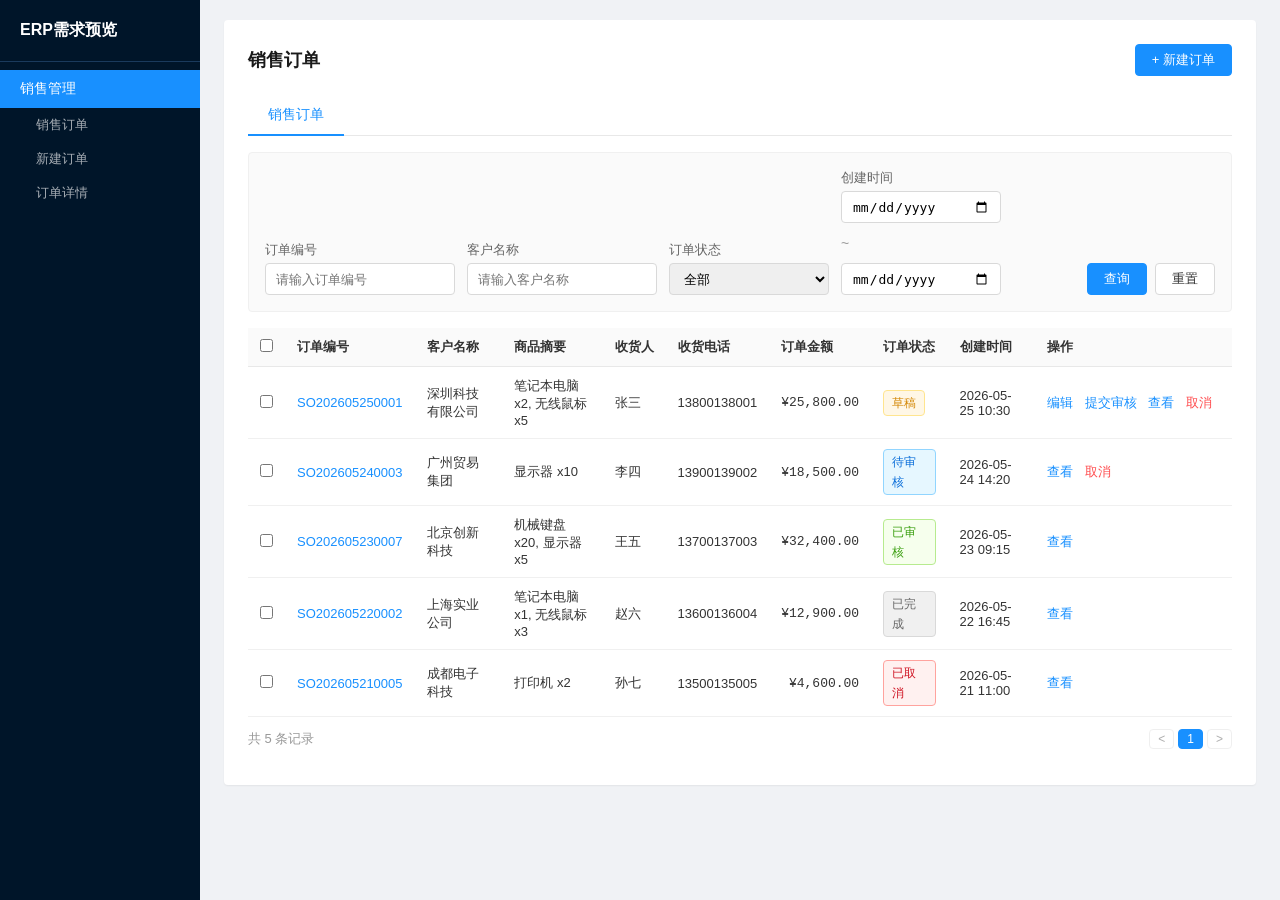
==== ERP_前端预览/index.html @ c14d40ad "初始化ERP需求文档项目：销售管理模块需求+前端预览" ====
<!DOCTYPE html>
<html lang="zh-CN">
<head>
    <meta charset="UTF-8">
    <meta name="viewport" content="width=device-width, initial-scale=1.0">
    <title>ERP需求预览 - 销售管理</title>
    <link rel="stylesheet" href="style.css">
</head>
<body>
    <div class="layout">
        <!-- 左侧导航 -->
        <nav class="sidebar">
            <h1>ERP需求预览</h1>
            <ul class="menu">
                <li><a href="#sales" class="active" onclick="showModule('sales')">销售管理</a></li>
                <li class="sub"><a href="#sales-list" onclick="showModule('sales-list')">  销售订单</a></li>
                <li class="sub"><a href="#sales-create" onclick="showModule('sales-create')">  新建订单</a></li>
                <li class="sub"><a href="#sales-detail" onclick="showModule('sales-detail')">  订单详情</a></li>
            </ul>
        </nav>

        <!-- 右侧内容区 -->
        <main class="content">

            <!-- ==================== 销售订单列表 ==================== -->
            <section id="sales-list" class="module">
                <div class="page-header">
                    <h2>销售订单</h2>
                    <button class="btn btn-primary" onclick="showModule('sales-create')">+ 新建订单</button>
                </div>

                <!-- 页签 -->
                <div class="tabs">
                    <span class="tab active">销售订单</span>
                </div>

                <!-- 查询条件 -->
                <div class="search-bar">
                    <div class="search-item">
                        <label>订单编号</label>
                        <input type="text" placeholder="请输入订单编号">
                    </div>
                    <div class="search-item">
                        <label>客户名称</label>
                        <input type="text" placeholder="请输入客户名称">
                    </div>
                    <div class="search-item">
                        <label>订单状态</label>
                        <select>
                            <option value="">全部</option>
                            <option>草稿</option>
                            <option>待审核</option>
                            <option>已审核</option>
                            <option>已完成</option>
                            <option>已取消</option>
                        </select>
                    </div>
                    <div class="search-item">
                        <label>创建时间</label>
                        <input type="date"> <span>~</span> <input type="date">
                    </div>
                    <div class="search-actions">
                        <button class="btn btn-primary">查询</button>
                        <button class="btn">重置</button>
                    </div>
                </div>

                <!-- 列表 -->
                <div class="table-wrapper">
                    <table>
                        <thead>
                            <tr>
                                <th><input type="checkbox"></th>
                                <th>订单编号</th>
                                <th>客户名称</th>
                                <th>商品摘要</th>
                                <th>收货人</th>
                                <th>收货电话</th>
                                <th>订单金额</th>
                                <th>订单状态</th>
                                <th>创建时间</th>
                                <th>操作</th>
                            </tr>
                        </thead>
                        <tbody>
                            <tr>
                                <td><input type="checkbox"></td>
                                <td class="link" onclick="showModule('sales-detail')">SO202605250001</td>
                                <td>深圳科技有限公司</td>
                                <td>笔记本电脑 x2, 无线鼠标 x5</td>
                                <td>张三</td>
                                <td>13800138001</td>
                                <td class="amount">¥25,800.00</td>
                                <td><span class="tag tag-draft">草稿</span></td>
                                <td>2026-05-25 10:30</td>
                                <td class="actions">
                                    <a class="action-link" onclick="showModule('sales-create')">编辑</a>
                                    <a class="action-link">提交审核</a>
                                    <a class="action-link" onclick="showModule('sales-detail')">查看</a>
                                    <a class="action-link danger">取消</a>
                                </td>
                            </tr>
                            <tr>
                                <td><input type="checkbox"></td>
                                <td class="link" onclick="showModule('sales-detail')">SO202605240003</td>
                                <td>广州贸易集团</td>
                                <td>显示器 x10</td>
                                <td>李四</td>
                                <td>13900139002</td>
                                <td class="amount">¥18,500.00</td>
                                <td><span class="tag tag-pending">待审核</span></td>
                                <td>2026-05-24 14:20</td>
                                <td class="actions">
                                    <a class="action-link" onclick="showModule('sales-detail')">查看</a>
                                    <a class="action-link danger">取消</a>
                                </td>
                            </tr>
                            <tr>
                                <td><input type="checkbox"></td>
                                <td class="link" onclick="showModule('sales-detail')">SO202605230007</td>
                                <td>北京创新科技</td>
                                <td>机械键盘 x20, 显示器 x5</td>
                                <td>王五</td>
                                <td>13700137003</td>
                                <td class="amount">¥32,400.00</td>
                                <td><span class="tag tag-approved">已审核</span></td>
                                <td>2026-05-23 09:15</td>
                                <td class="actions">
                                    <a class="action-link" onclick="showModule('sales-detail')">查看</a>
                                </td>
                            </tr>
                            <tr>
                                <td><input type="checkbox"></td>
                                <td class="link" onclick="showModule('sales-detail')">SO202605220002</td>
                                <td>上海实业公司</td>
                                <td>笔记本电脑 x1, 无线鼠标 x3</td>
                                <td>赵六</td>
                                <td>13600136004</td>
                                <td class="amount">¥12,900.00</td>
                                <td><span class="tag tag-done">已完成</span></td>
                                <td>2026-05-22 16:45</td>
                                <td class="actions">
                                    <a class="action-link" onclick="showModule('sales-detail')">查看</a>
                                </td>
                            </tr>
                            <tr>
                                <td><input type="checkbox"></td>
                                <td class="link" onclick="showModule('sales-detail')">SO202605210005</td>
                                <td>成都电子科技</td>
                                <td>打印机 x2</td>
                                <td>孙七</td>
                                <td>13500135005</td>
                                <td class="amount">¥4,600.00</td>
                                <td><span class="tag tag-cancel">已取消</span></td>
                                <td>2026-05-21 11:00</td>
                                <td class="actions">
                                    <a class="action-link" onclick="showModule('sales-detail')">查看</a>
                                </td>
                            </tr>
                        </tbody>
                    </table>
                </div>

                <!-- 分页 -->
                <div class="pagination">
                    <span class="page-info">共 5 条记录</span>
                    <div class="page-btns">
                        <button class="btn btn-sm" disabled>&lt;</button>
                        <button class="btn btn-sm active">1</button>
                        <button class="btn btn-sm" disabled>&gt;</button>
                    </div>
                </div>
            </section>

            <!-- ==================== 新建/编辑订单 ==================== -->
            <section id="sales-create" class="module hidden">
                <div class="page-header">
                    <h2>新建销售订单</h2>
                    <div>
                        <button class="btn" onclick="showModule('sales-list')">取消</button>
                        <button class="btn" onclick="showModule('sales-list')">保存草稿</button>
                        <button class="btn btn-primary" onclick="showModule('sales-list')">提交审核</button>
                    </div>
                </div>

                <!-- 客户信息 -->
                <div class="form-section">
                    <h3>客户信息</h3>
                    <div class="form-grid">
                        <div class="form-item">
                            <label><span class="required">*</span> 客户</label>
                            <input type="text" placeholder="请搜索选择客户" class="long">
                        </div>
                        <div class="form-item">
                            <label>联系人</label>
                            <input type="text" value="张三" placeholder="选择客户后自动填充">
                        </div>
                        <div class="form-item">
                            <label>联系电话</label>
                            <input type="text" value="13800138001" placeholder="选择客户后自动填充">
                        </div>
                    </div>
                </div>

                <!-- 商品明细 -->
                <div class="form-section">
                    <h3>商品明细 <button class="btn btn-sm btn-primary" style="float:right;margin-top:-4px">+ 添加商品</button></h3>
                    <div class="table-wrapper">
                        <table class="sub-table">
                            <thead>
                                <tr>
                                    <th style="width:40px">#</th>
                                    <th><span class="required">*</span> 商品</th>
                                    <th style="width:120px"><span class="required">*</span> 单价</th>
                                    <th style="width:100px"><span class="required">*</span> 数量</th>
                                    <th style="width:80px">单位</th>
                                    <th style="width:120px">小计</th>
                                    <th style="width:60px">操作</th>
                                </tr>
                            </thead>
                            <tbody>
                                <tr>
                                    <td>1</td>
                                    <td><input type="text" placeholder="请搜索选择商品" style="width:100%"></td>
                                    <td><input type="number" value="0.00" style="width:100%"></td>
                                    <td><input type="number" value="1" style="width:100%"></td>
                                    <td>个</td>
                                    <td class="amount">¥0.00</td>
                                    <td><a class="action-link danger">删除</a></td>
                                </tr>
                            </tbody>
                            <tfoot>
                                <tr>
                                    <td colspan="5" style="text-align:right;font-weight:bold">合计：</td>
                                    <td class="amount" style="font-weight:bold">¥0.00</td>
                                    <td></td>
                                </tr>
                            </tfoot>
                        </table>
                    </div>
                </div>

                <!-- 收货信息 -->
                <div class="form-section">
                    <h3>收货信息</h3>
                    <div class="form-grid">
                        <div class="form-item">
                            <label><span class="required">*</span> 收货人</label>
                            <input type="text" value="张三" placeholder="请输入收货人">
                        </div>
                        <div class="form-item">
                            <label><span class="required">*</span> 收货电话</label>
                            <input type="text" value="13800138001" placeholder="请输入收货电话">
                        </div>
                        <div class="form-item full">
                            <label><span class="required">*</span> 收货地址</label>
                            <textarea placeholder="请输入详细收货地址" rows="2"></textarea>
                        </div>
                        <div class="form-item full">
                            <label>备注</label>
                            <textarea placeholder="请输入备注信息" rows="2"></textarea>
                        </div>
                    </div>
                </div>
            </section>

            <!-- ==================== 订单详情 ==================== -->
            <section id="sales-detail" class="module hidden">
                <div class="page-header">
                    <h2>订单详情 - SO202605250001</h2>
                    <div>
                        <button class="btn" onclick="showModule('sales-list')">返回列表</button>
                        <button class="btn">编辑</button>
                        <button class="btn btn-primary">提交审核</button>
                    </div>
                </div>

                <!-- 状态信息 -->
                <div class="detail-status">
                    <div class="status-item">
                        <span class="label">订单状态</span>
                        <span class="tag tag-draft">草稿</span>
                    </div>
                    <div class="status-item">
                        <span class="label">订单金额</span>
                        <span class="amount">¥25,800.00</span>
                    </div>
                    <div class="status-item">
                        <span class="label">创建人</span>
                        <span>销售员A</span>
                    </div>
                    <div class="status-item">
                        <span class="label">创建时间</span>
                        <span>2026-05-25 10:30</span>
                    </div>
                </div>

                <!-- 客户信息 -->
                <div class="form-section">
                    <h3>客户信息</h3>
                    <div class="detail-grid">
                        <div class="detail-item"><span class="label">客户名称</span><span>深圳科技有限公司</span></div>
                        <div class="detail-item"><span class="label">联系人</span><span>张三</span></div>
                        <div class="detail-item"><span class="label">联系电话</span><span>13800138001</span></div>
                    </div>
                </div>

                <!-- 商品明细 -->
                <div class="form-section">
                    <h3>商品明细</h3>
                    <div class="table-wrapper">
                        <table>
                            <thead>
                                <tr>
                                    <th>#</th>
                                    <th>商品名称</th>
                                    <th>单价</th>
                                    <th>数量</th>
                                    <th>单位</th>
                                    <th>小计</th>
                                </tr>
                            </thead>
                            <tbody>
                                <tr>
                                    <td>1</td>
                                    <td>笔记本电脑</td>
                                    <td>¥8,900.00</td>
                                    <td>2</td>
                                    <td>台</td>
                                    <td class="amount">¥17,800.00</td>
                                </tr>
                                <tr>
                                    <td>2</td>
                                    <td>无线鼠标</td>
                                    <td>¥89.00</td>
                                    <td>5</td>
                                    <td>个</td>
                                    <td class="amount">¥445.00</td>
                                </tr>
                                <tr>
                                    <td>3</td>
                                    <td>USB-C 扩展坞</td>
                                    <td>¥299.00</td>
                                    <td>5</td>
                                    <td>个</td>
                                    <td class="amount">¥1,495.00</td>
                                </tr>
                            </tbody>
                            <tfoot>
                                <tr>
                                    <td colspan="5" style="text-align:right;font-weight:bold">合计：</td>
                                    <td class="amount" style="font-weight:bold">¥25,800.00</td>
                                </tr>
                            </tfoot>
                        </table>
                    </div>
                </div>

                <!-- 收货信息 -->
                <div class="form-section">
                    <h3>收货信息</h3>
                    <div class="detail-grid">
                        <div class="detail-item"><span class="label">收货人</span><span>张三</span></div>
                        <div class="detail-item"><span class="label">收货电话</span><span>13800138001</span></div>
                        <div class="detail-item full"><span class="label">收货地址</span><span>广东省深圳市南山区科技园路100号</span></div>
                        <div class="detail-item full"><span class="label">备注</span><span>请尽快发货</span></div>
                    </div>
                </div>

                <!-- 跨模块操作 -->
                <div class="form-section">
                    <h3>关联操作</h3>
                    <div class="related-actions">
                        <button class="btn">生成出库单</button>
                        <button class="btn">生成应收单</button>
                    </div>
                </div>
            </section>

        </main>
    </div>

    <script src="app.js"></script>
</body>
</html>
---- ERP_前端预览/style.css ----
* {
    margin: 0;
    padding: 0;
    box-sizing: border-box;
}

body {
    font-family: -apple-system, BlinkMacSystemFont, 'Segoe UI', 'Microsoft YaHei', sans-serif;
    background: #f0f2f5;
    color: #333;
    font-size: 14px;
}

.layout {
    display: flex;
    min-height: 100vh;
}

/* ========== 侧边栏 ========== */
.sidebar {
    width: 200px;
    background: #001529;
    color: #fff;
    position: fixed;
    height: 100vh;
    overflow-y: auto;
}

.sidebar h1 {
    font-size: 16px;
    padding: 20px;
    border-bottom: 1px solid #1a3a5c;
    color: #fff;
}

.menu {
    list-style: none;
    padding: 8px 0;
}

.menu li a {
    display: block;
    padding: 10px 20px;
    color: rgba(255,255,255,0.65);
    text-decoration: none;
    transition: all 0.2s;
    font-size: 14px;
}

.menu li a:hover,
.menu li a.active {
    color: #fff;
    background: #1890ff;
}

.menu li.sub a {
    padding: 8px 20px 8px 36px;
    font-size: 13px;
}

/* ========== 内容区 ========== */
.content {
    flex: 1;
    margin-left: 200px;
    padding: 20px 24px;
}

.module {
    background: #fff;
    border-radius: 4px;
    padding: 24px;
    box-shadow: 0 1px 2px rgba(0,0,0,0.06);
}

.module.hidden {
    display: none;
}

/* ========== 页面头部 ========== */
.page-header {
    display: flex;
    justify-content: space-between;
    align-items: center;
    margin-bottom: 20px;
}

.page-header h2 {
    font-size: 18px;
    font-weight: 600;
    color: #1a1a1a;
}

/* ========== 页签 ========== */
.tabs {
    border-bottom: 1px solid #e8e8e8;
    margin-bottom: 16px;
}

.tab {
    display: inline-block;
    padding: 10px 20px;
    cursor: pointer;
    color: #666;
    border-bottom: 2px solid transparent;
    margin-bottom: -1px;
}

.tab.active {
    color: #1890ff;
    border-bottom-color: #1890ff;
    font-weight: 500;
}

/* ========== 按钮 ========== */
.btn {
    display: inline-block;
    padding: 6px 16px;
    border: 1px solid #d9d9d9;
    border-radius: 4px;
    background: #fff;
    color: #333;
    cursor: pointer;
    font-size: 13px;
    transition: all 0.2s;
}

.btn:hover {
    border-color: #40a9ff;
    color: #40a9ff;
}

.btn-primary {
    background: #1890ff;
    border-color: #1890ff;
    color: #fff;
}

.btn-primary:hover {
    background: #40a9ff;
    border-color: #40a9ff;
    color: #fff;
}

.btn-sm {
    padding: 2px 8px;
    font-size: 12px;
}

.btn:disabled {
    opacity: 0.4;
    cursor: not-allowed;
}

/* ========== 查询栏 ========== */
.search-bar {
    display: flex;
    flex-wrap: wrap;
    align-items: flex-end;
    gap: 12px;
    margin-bottom: 16px;
    padding: 16px;
    background: #fafafa;
    border-radius: 4px;
    border: 1px solid #f0f0f0;
}

.search-item {
    display: flex;
    flex-direction: column;
    gap: 4px;
}

.search-item label {
    font-size: 13px;
    color: #666;
}

.search-item input,
.search-item select {
    height: 32px;
    padding: 0 10px;
    border: 1px solid #d9d9d9;
    border-radius: 4px;
    font-size: 13px;
    min-width: 160px;
}

.search-item input:focus,
.search-item select:focus {
    border-color: #40a9ff;
    outline: none;
}

.search-item span {
    line-height: 32px;
    color: #999;
}

.search-actions {
    display: flex;
    gap: 8px;
    margin-left: auto;
}

/* ========== 表格 ========== */
.table-wrapper {
    overflow-x: auto;
}

table {
    width: 100%;
    border-collapse: collapse;
    font-size: 13px;
}

thead th {
    background: #fafafa;
    padding: 10px 12px;
    text-align: left;
    font-weight: 600;
    color: #333;
    border-bottom: 1px solid #e8e8e8;
    white-space: nowrap;
}

tbody td {
    padding: 10px 12px;
    border-bottom: 1px solid #f0f0f0;
    color: #333;
}

tbody tr:hover {
    background: #e6f7ff;
}

td.link {
    color: #1890ff;
    cursor: pointer;
}

td.link:hover {
    text-decoration: underline;
}

td.amount {
    font-family: 'Courier New', monospace;
    font-weight: 500;
    text-align: right;
}

/* ========== 状态标签 ========== */
.tag {
    display: inline-block;
    padding: 2px 8px;
    border-radius: 4px;
    font-size: 12px;
    line-height: 20px;
}

.tag-draft {
    background: #fff7e6;
    color: #d48806;
    border: 1px solid #ffe58f;
}

.tag-pending {
    background: #e6f7ff;
    color: #096dd9;
    border: 1px solid #91d5ff;
}

.tag-approved {
    background: #f6ffed;
    color: #389e0d;
    border: 1px solid #b7eb8f;
}

.tag-done {
    background: #f0f0f0;
    color: #666;
    border: 1px solid #d9d9d9;
}

.tag-cancel {
    background: #fff1f0;
    color: #cf1322;
    border: 1px solid #ffa39e;
}

/* ========== 操作列 ========== */
.actions {
    white-space: nowrap;
}

.action-link {
    color: #1890ff;
    cursor: pointer;
    margin-right: 8px;
    font-size: 13px;
}

.action-link:hover {
    text-decoration: underline;
}

.action-link.danger {
    color: #ff4d4f;
}

.action-link.danger:hover {
    color: #ff7875;
}

/* ========== 分页 ========== */
.pagination {
    display: flex;
    justify-content: space-between;
    align-items: center;
    padding: 12px 0;
}

.page-info {
    color: #999;
    font-size: 13px;
}

.page-btns {
    display: flex;
    gap: 4px;
}

.page-btns .btn-sm.active {
    background: #1890ff;
    border-color: #1890ff;
    color: #fff;
}

/* ========== 表单区域 ========== */
.form-section {
    margin-bottom: 24px;
}

.form-section h3 {
    font-size: 15px;
    font-weight: 600;
    color: #1a1a1a;
    padding-bottom: 10px;
    border-bottom: 1px solid #f0f0f0;
    margin-bottom: 16px;
}

.form-grid {
    display: grid;
    grid-template-columns: 1fr 1fr 1fr;
    gap: 16px;
}

.form-item {
    display: flex;
    flex-direction: column;
    gap: 6px;
}

.form-item.full {
    grid-column: 1 / -1;
}

.form-item label {
    font-size: 13px;
    color: #666;
}

.form-item input,
.form-item textarea,
.form-item select {
    height: 34px;
    padding: 0 10px;
    border: 1px solid #d9d9d9;
    border-radius: 4px;
    font-size: 13px;
}

.form-item textarea {
    height: auto;
    padding: 8px 10px;
    resize: vertical;
}

.form-item input:focus,
.form-item textarea:focus {
    border-color: #40a9ff;
    outline: none;
    box-shadow: 0 0 0 2px rgba(24,144,255,0.1);
}

.required {
    color: #ff4d4f;
}

/* ========== 详情页 ========== */
.detail-status {
    display: flex;
    gap: 32px;
    padding: 16px;
    background: #fafafa;
    border-radius: 4px;
    margin-bottom: 20px;
}

.status-item {
    display: flex;
    flex-direction: column;
    gap: 4px;
}

.status-item .label {
    font-size: 12px;
    color: #999;
}

.detail-grid {
    display: grid;
    grid-template-columns: 1fr 1fr 1fr;
    gap: 12px;
}

.detail-item {
    display: flex;
    gap: 8px;
    padding: 6px 0;
}

.detail-item .label {
    color: #999;
    font-size: 13px;
    min-width: 70px;
    flex-shrink: 0;
}

.detail-item.full {
    grid-column: 1 / -1;
}

/* ========== 子表格（表单内） ========== */
.sub-table input {
    height: 30px;
    padding: 0 8px;
    border: 1px solid #d9d9d9;
    border-radius: 4px;
    font-size: 13px;
}

.sub-table input:focus {
    border-color: #40a9ff;
    outline: none;
}

.sub-table tfoot td {
    background: #fafafa;
    font-weight: 500;
}

/* ========== 关联操作 ========== */
.related-actions {
    display: flex;
    gap: 12px;
}
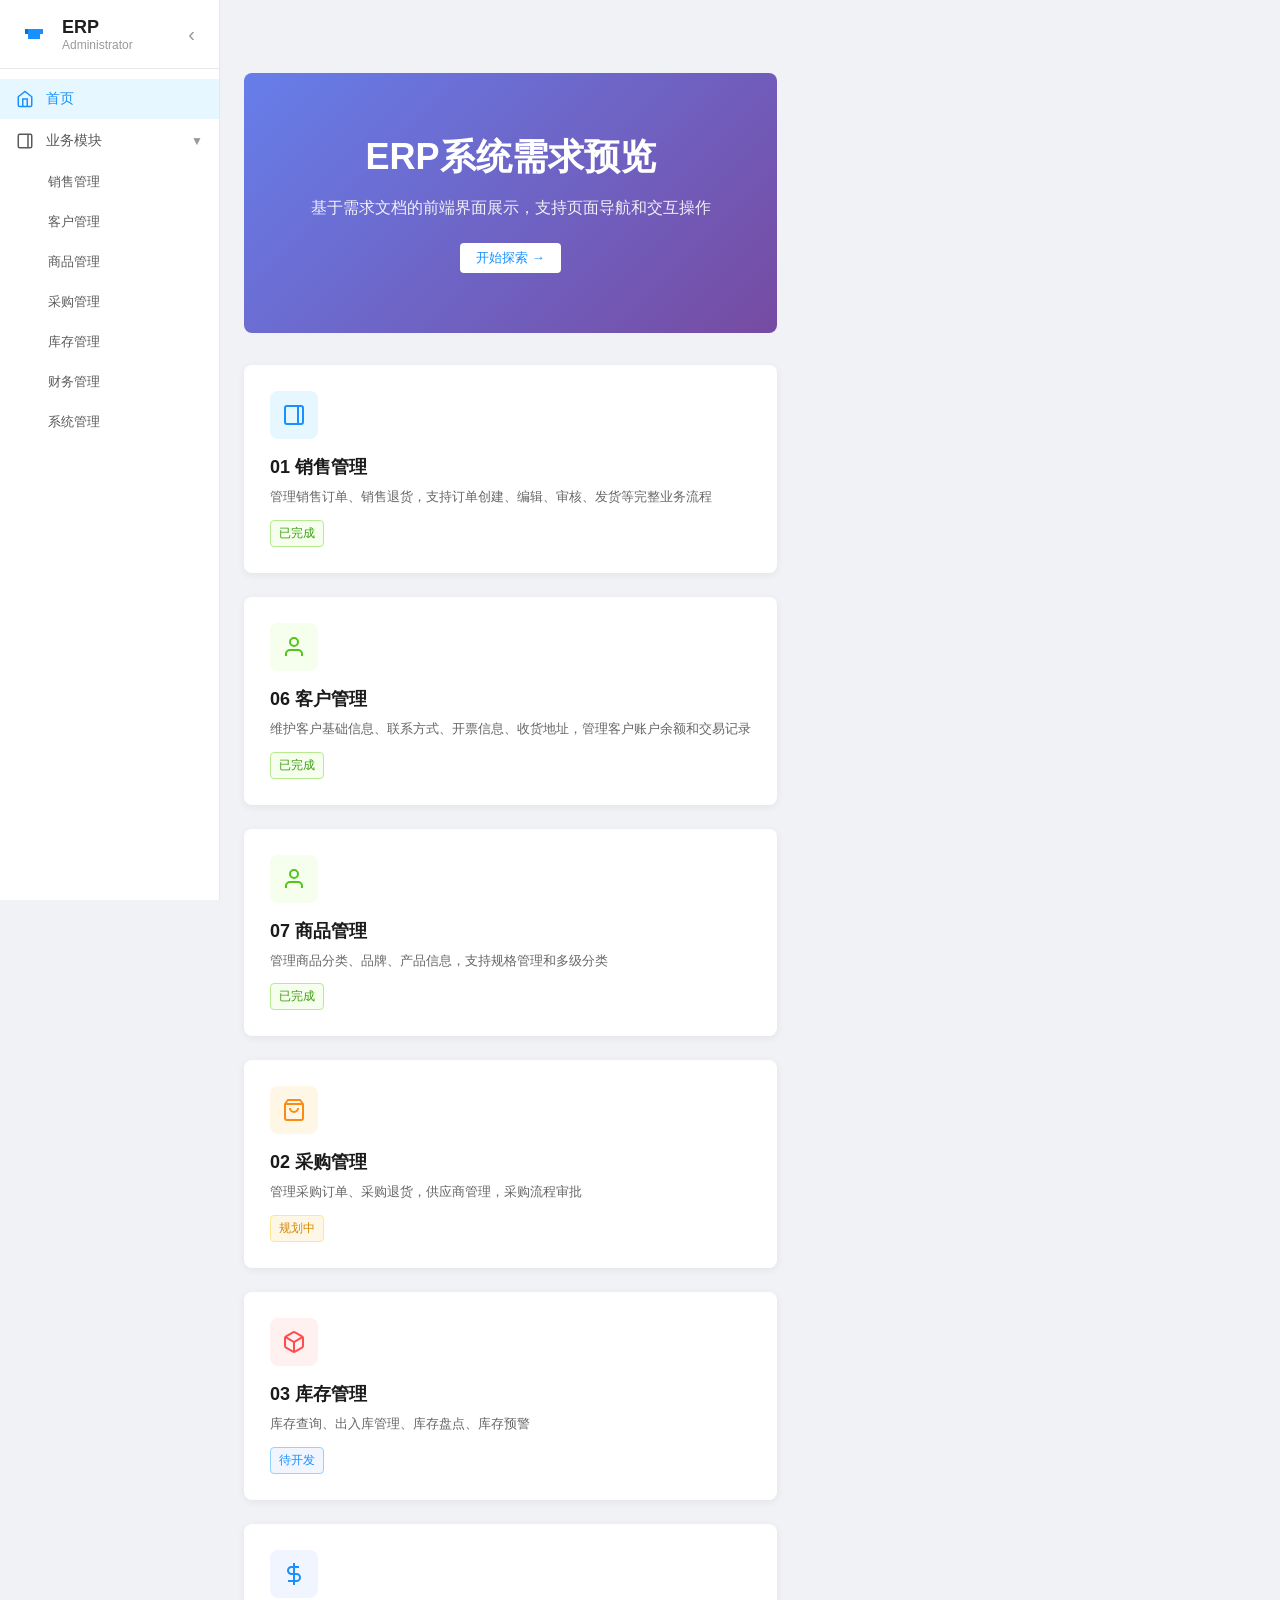
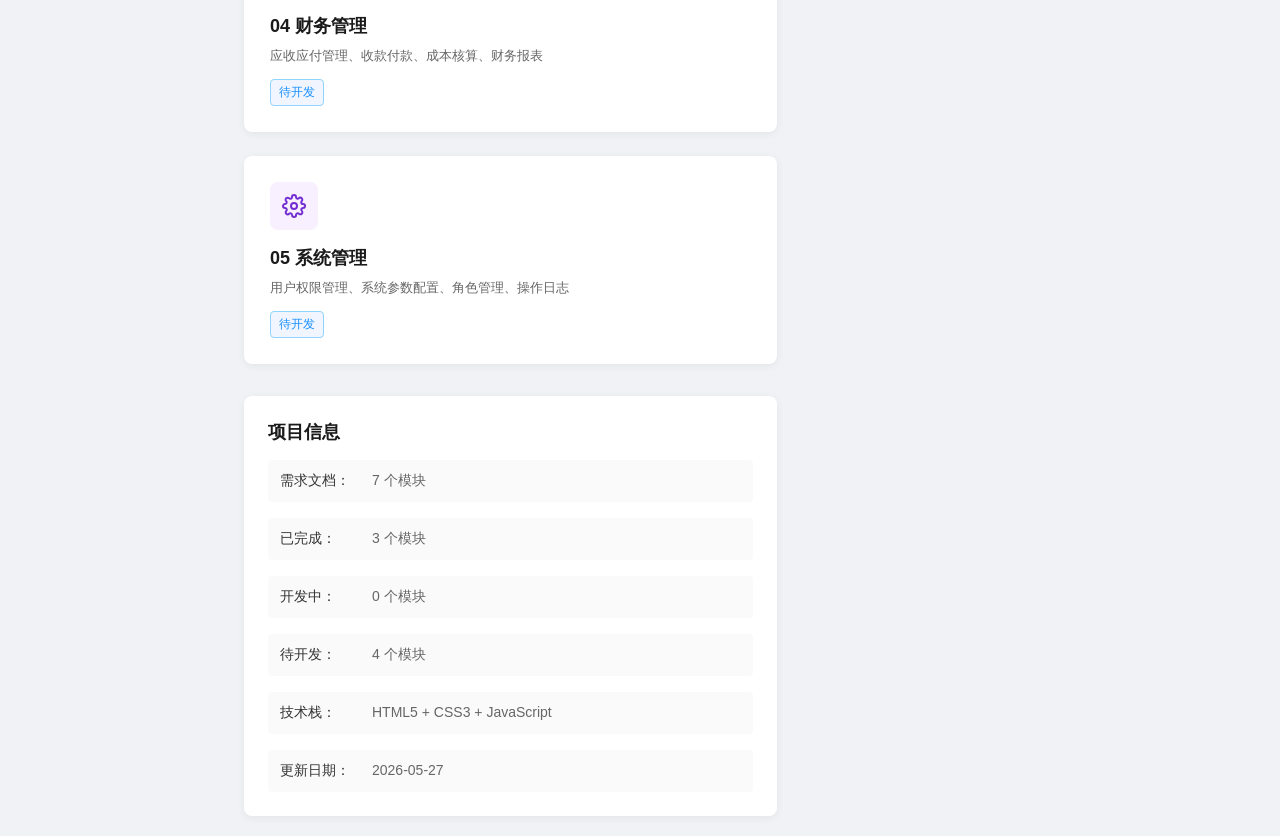
==== commit 7c7ff5a9: "商品管理模块功能完善 - 品牌列表精简：移除描述、状态、更新时间字段，保留核心信息 - 新建/编辑产品优化：   - 选择品牌后自动显示品牌Logo   - 选择分类后自动填充税务编码   - 产品图" ====
--- a/ERP_前端预览/index.html
+++ b/ERP_前端预览/index.html
@@ -3,383 +3,335 @@
 <head>
     <meta charset="UTF-8">
     <meta name="viewport" content="width=device-width, initial-scale=1.0">
-    <title>ERP需求预览 - 销售管理</title>
-    <link rel="stylesheet" href="style.css">
+    <title>ERP需求预览 - 首页</title>
+    <link rel="stylesheet" href="common/common.css">
+    <style>
+        .hero {
+            background: linear-gradient(135deg, #667eea 0%, #764ba2 100%);
+            color: #fff;
+            padding: 60px 40px;
+            border-radius: 8px;
+            margin-bottom: 32px;
+            text-align: center;
+        }
+        
+        .hero h1 {
+            font-size: 36px;
+            margin-bottom: 16px;
+            font-weight: 600;
+        }
+        
+        .hero p {
+            font-size: 16px;
+            opacity: 0.9;
+            margin-bottom: 24px;
+        }
+        
+        .module-grid {
+            display: grid;
+            grid-template-columns: repeat(auto-fit, minmax(300px, 1fr));
+            gap: 24px;
+            margin-bottom: 32px;
+        }
+        
+        .module-card {
+            background: #fff;
+            border-radius: 8px;
+            padding: 24px;
+            box-shadow: 0 2px 8px rgba(0,0,0,0.06);
+            transition: all 0.3s;
+            cursor: pointer;
+            border: 2px solid transparent;
+        }
+        
+        .module-card:hover {
+            transform: translateY(-4px);
+            box-shadow: 0 4px 16px rgba(0,0,0,0.12);
+            border-color: #1890ff;
+        }
+        
+        .module-card .icon {
+            width: 48px;
+            height: 48px;
+            border-radius: 8px;
+            display: flex;
+            align-items: center;
+            justify-content: center;
+            margin-bottom: 16px;
+        }
+        
+        .module-card h3 {
+            font-size: 18px;
+            margin-bottom: 8px;
+            color: #1a1a1a;
+        }
+        
+        .module-card p {
+            font-size: 13px;
+            color: #666;
+            line-height: 1.6;
+        }
+        
+        .module-card .status {
+            display: inline-block;
+            padding: 4px 8px;
+            border-radius: 4px;
+            font-size: 12px;
+            margin-top: 12px;
+        }
+        
+        .status.done {
+            background: #f6ffed;
+            color: #389e0d;
+            border: 1px solid #b7eb8f;
+        }
+        
+        .status.progress {
+            background: #fff7e6;
+            color: #d48806;
+            border: 1px solid #ffe58f;
+        }
+        
+        .status.planned {
+            background: #f0f5ff;
+            color: #1890ff;
+            border: 1px solid #91d5ff;
+        }
+        
+        .info-section {
+            background: #fff;
+            border-radius: 8px;
+            padding: 24px;
+            box-shadow: 0 2px 8px rgba(0,0,0,0.06);
+        }
+        
+        .info-section h2 {
+            font-size: 18px;
+            margin-bottom: 16px;
+            color: #1a1a1a;
+        }
+        
+        .info-list {
+            display: grid;
+            grid-template-columns: repeat(auto-fit, minmax(250px, 1fr));
+            gap: 16px;
+        }
+        
+        .info-item {
+            display: flex;
+            gap: 12px;
+            padding: 12px;
+            background: #fafafa;
+            border-radius: 4px;
+        }
+        
+        .info-item .label {
+            font-weight: 500;
+            color: #333;
+            min-width: 80px;
+        }
+        
+        .info-item .value {
+            color: #666;
+        }
+    </style>
 </head>
 <body>
     <div class="layout">
-        <!-- 左侧导航 -->
         <nav class="sidebar">
-            <h1>ERP需求预览</h1>
+            <div class="sidebar-header">
+                <div class="logo-section">
+                    <div class="logo-icon">
+                        <svg width="24" height="24" viewBox="0 0 24 24" fill="none">
+                            <path d="M3 12V7H21V12H18V17H6V12H3Z" fill="#1890ff"/>
+                            <path d="M6 12V7H3V12H6Z" fill="#096dd9"/>
+                        </svg>
+                    </div>
+                    <div class="logo-text">
+                        <span class="logo-title">ERP</span>
+                        <span class="logo-subtitle">Administrator</span>
+                    </div>
+                </div>
+                <button class="sidebar-toggle" onclick="toggleSidebar()">‹</button>
+            </div>
             <ul class="menu">
-                <li><a href="#sales" class="active" onclick="showModule('sales')">销售管理</a></li>
-                <li class="sub"><a href="#sales-list" onclick="showModule('sales-list')">  销售订单</a></li>
-                <li class="sub"><a href="#sales-create" onclick="showModule('sales-create')">  新建订单</a></li>
-                <li class="sub"><a href="#sales-detail" onclick="showModule('sales-detail')">  订单详情</a></li>
+                <li><a href="#" class="active">
+                    <span class="menu-icon">
+                        <svg width="18" height="18" viewBox="0 0 24 24" fill="none" stroke="currentColor" stroke-width="2">
+                            <path d="M3 9l9-7 9 7v11a2 2 0 0 1-2 2H5a2 2 0 0 1-2-2z"></path>
+                            <polyline points="9 22 9 12 15 12 15 22"></polyline>
+                        </svg>
+                    </span>
+                    <span class="menu-text">首页</span>
+                </a></li>
+                <li class="menu-group">
+                    <a href="#" onclick="toggleMenuGroup(this)">
+                        <span class="menu-icon">
+                            <svg width="18" height="18" viewBox="0 0 24 24" fill="none" stroke="currentColor" stroke-width="2">
+                                <rect x="3" y="3" width="18" height="18" rx="2" ry="2"></rect>
+                                <line x1="16" y1="3" x2="16" y2="21"></line>
+                            </svg>
+                        </span>
+                        <span class="menu-text">业务模块</span>
+                        <span class="menu-arrow">▼</span>
+                    </a>
+                    <ul class="submenu">
+                        <li><a href="01_销售管理/index.html">销售管理</a></li>
+                        <li><a href="06_客户管理/index.html">客户管理</a></li>
+                        <li><a href="07_商品管理/index.html">商品管理</a></li>
+                        <li><a href="02_采购管理/index.html">采购管理</a></li>
+                        <li><a href="03_库存管理/index.html">库存管理</a></li>
+                        <li><a href="04_财务管理/index.html">财务管理</a></li>
+                        <li><a href="05_系统管理/index.html">系统管理</a></li>
+                    </ul>
+                </li>
             </ul>
         </nav>
-
-        <!-- 右侧内容区 -->
-        <main class="content">
-
-            <!-- ==================== 销售订单列表 ==================== -->
-            <section id="sales-list" class="module">
-                <div class="page-header">
-                    <h2>销售订单</h2>
-                    <button class="btn btn-primary" onclick="showModule('sales-create')">+ 新建订单</button>
-                </div>
-
-                <!-- 页签 -->
-                <div class="tabs">
-                    <span class="tab active">销售订单</span>
-                </div>
-
-                <!-- 查询条件 -->
-                <div class="search-bar">
-                    <div class="search-item">
-                        <label>订单编号</label>
-                        <input type="text" placeholder="请输入订单编号">
-                    </div>
-                    <div class="search-item">
-                        <label>客户名称</label>
-                        <input type="text" placeholder="请输入客户名称">
-                    </div>
-                    <div class="search-item">
-                        <label>订单状态</label>
-                        <select>
-                            <option value="">全部</option>
-                            <option>草稿</option>
-                            <option>待审核</option>
-                            <option>已审核</option>
-                            <option>已完成</option>
-                            <option>已取消</option>
-                        </select>
-                    </div>
-                    <div class="search-item">
-                        <label>创建时间</label>
-                        <input type="date"> <span>~</span> <input type="date">
-                    </div>
-                    <div class="search-actions">
-                        <button class="btn btn-primary">查询</button>
-                        <button class="btn">重置</button>
-                    </div>
-                </div>
-
-                <!-- 列表 -->
-                <div class="table-wrapper">
-                    <table>
-                        <thead>
-                            <tr>
-                                <th><input type="checkbox"></th>
-                                <th>订单编号</th>
-                                <th>客户名称</th>
-                                <th>商品摘要</th>
-                                <th>收货人</th>
-                                <th>收货电话</th>
-                                <th>订单金额</th>
-                                <th>订单状态</th>
-                                <th>创建时间</th>
-                                <th>操作</th>
-                            </tr>
-                        </thead>
-                        <tbody>
-                            <tr>
-                                <td><input type="checkbox"></td>
-                                <td class="link" onclick="showModule('sales-detail')">SO202605250001</td>
-                                <td>深圳科技有限公司</td>
-                                <td>笔记本电脑 x2, 无线鼠标 x5</td>
-                                <td>张三</td>
-                                <td>13800138001</td>
-                                <td class="amount">¥25,800.00</td>
-                                <td><span class="tag tag-draft">草稿</span></td>
-                                <td>2026-05-25 10:30</td>
-                                <td class="actions">
-                                    <a class="action-link" onclick="showModule('sales-create')">编辑</a>
-                                    <a class="action-link">提交审核</a>
-                                    <a class="action-link" onclick="showModule('sales-detail')">查看</a>
-                                    <a class="action-link danger">取消</a>
-                                </td>
-                            </tr>
-                            <tr>
-                                <td><input type="checkbox"></td>
-                                <td class="link" onclick="showModule('sales-detail')">SO202605240003</td>
-                                <td>广州贸易集团</td>
-                                <td>显示器 x10</td>
-                                <td>李四</td>
-                                <td>13900139002</td>
-                                <td class="amount">¥18,500.00</td>
-                                <td><span class="tag tag-pending">待审核</span></td>
-                                <td>2026-05-24 14:20</td>
-                                <td class="actions">
-                                    <a class="action-link" onclick="showModule('sales-detail')">查看</a>
-                                    <a class="action-link danger">取消</a>
-                                </td>
-                            </tr>
-                            <tr>
-                                <td><input type="checkbox"></td>
-                                <td class="link" onclick="showModule('sales-detail')">SO202605230007</td>
-                                <td>北京创新科技</td>
-                                <td>机械键盘 x20, 显示器 x5</td>
-                                <td>王五</td>
-                                <td>13700137003</td>
-                                <td class="amount">¥32,400.00</td>
-                                <td><span class="tag tag-approved">已审核</span></td>
-                                <td>2026-05-23 09:15</td>
-                                <td class="actions">
-                                    <a class="action-link" onclick="showModule('sales-detail')">查看</a>
-                                </td>
-                            </tr>
-                            <tr>
-                                <td><input type="checkbox"></td>
-                                <td class="link" onclick="showModule('sales-detail')">SO202605220002</td>
-                                <td>上海实业公司</td>
-                                <td>笔记本电脑 x1, 无线鼠标 x3</td>
-                                <td>赵六</td>
-                                <td>13600136004</td>
-                                <td class="amount">¥12,900.00</td>
-                                <td><span class="tag tag-done">已完成</span></td>
-                                <td>2026-05-22 16:45</td>
-                                <td class="actions">
-                                    <a class="action-link" onclick="showModule('sales-detail')">查看</a>
-                                </td>
-                            </tr>
-                            <tr>
-                                <td><input type="checkbox"></td>
-                                <td class="link" onclick="showModule('sales-detail')">SO202605210005</td>
-                                <td>成都电子科技</td>
-                                <td>打印机 x2</td>
-                                <td>孙七</td>
-                                <td>13500135005</td>
-                                <td class="amount">¥4,600.00</td>
-                                <td><span class="tag tag-cancel">已取消</span></td>
-                                <td>2026-05-21 11:00</td>
-                                <td class="actions">
-                                    <a class="action-link" onclick="showModule('sales-detail')">查看</a>
-                                </td>
-                            </tr>
-                        </tbody>
-                    </table>
-                </div>
-
-                <!-- 分页 -->
-                <div class="pagination">
-                    <span class="page-info">共 5 条记录</span>
-                    <div class="page-btns">
-                        <button class="btn btn-sm" disabled>&lt;</button>
-                        <button class="btn btn-sm active">1</button>
-                        <button class="btn btn-sm" disabled>&gt;</button>
-                    </div>
-                </div>
-            </section>
-
-            <!-- ==================== 新建/编辑订单 ==================== -->
-            <section id="sales-create" class="module hidden">
-                <div class="page-header">
-                    <h2>新建销售订单</h2>
-                    <div>
-                        <button class="btn" onclick="showModule('sales-list')">取消</button>
-                        <button class="btn" onclick="showModule('sales-list')">保存草稿</button>
-                        <button class="btn btn-primary" onclick="showModule('sales-list')">提交审核</button>
-                    </div>
-                </div>
-
-                <!-- 客户信息 -->
-                <div class="form-section">
-                    <h3>客户信息</h3>
-                    <div class="form-grid">
-                        <div class="form-item">
-                            <label><span class="required">*</span> 客户</label>
-                            <input type="text" placeholder="请搜索选择客户" class="long">
-                        </div>
-                        <div class="form-item">
-                            <label>联系人</label>
-                            <input type="text" value="张三" placeholder="选择客户后自动填充">
-                        </div>
-                        <div class="form-item">
-                            <label>联系电话</label>
-                            <input type="text" value="13800138001" placeholder="选择客户后自动填充">
-                        </div>
-                    </div>
-                </div>
-
-                <!-- 商品明细 -->
-                <div class="form-section">
-                    <h3>商品明细 <button class="btn btn-sm btn-primary" style="float:right;margin-top:-4px">+ 添加商品</button></h3>
-                    <div class="table-wrapper">
-                        <table class="sub-table">
-                            <thead>
-                                <tr>
-                                    <th style="width:40px">#</th>
-                                    <th><span class="required">*</span> 商品</th>
-                                    <th style="width:120px"><span class="required">*</span> 单价</th>
-                                    <th style="width:100px"><span class="required">*</span> 数量</th>
-                                    <th style="width:80px">单位</th>
-                                    <th style="width:120px">小计</th>
-                                    <th style="width:60px">操作</th>
-                                </tr>
-                            </thead>
-                            <tbody>
-                                <tr>
-                                    <td>1</td>
-                                    <td><input type="text" placeholder="请搜索选择商品" style="width:100%"></td>
-                                    <td><input type="number" value="0.00" style="width:100%"></td>
-                                    <td><input type="number" value="1" style="width:100%"></td>
-                                    <td>个</td>
-                                    <td class="amount">¥0.00</td>
-                                    <td><a class="action-link danger">删除</a></td>
-                                </tr>
-                            </tbody>
-                            <tfoot>
-                                <tr>
-                                    <td colspan="5" style="text-align:right;font-weight:bold">合计：</td>
-                                    <td class="amount" style="font-weight:bold">¥0.00</td>
-                                    <td></td>
-                                </tr>
-                            </tfoot>
-                        </table>
-                    </div>
-                </div>
-
-                <!-- 收货信息 -->
-                <div class="form-section">
-                    <h3>收货信息</h3>
-                    <div class="form-grid">
-                        <div class="form-item">
-                            <label><span class="required">*</span> 收货人</label>
-                            <input type="text" value="张三" placeholder="请输入收货人">
-                        </div>
-                        <div class="form-item">
-                            <label><span class="required">*</span> 收货电话</label>
-                            <input type="text" value="13800138001" placeholder="请输入收货电话">
-                        </div>
-                        <div class="form-item full">
-                            <label><span class="required">*</span> 收货地址</label>
-                            <textarea placeholder="请输入详细收货地址" rows="2"></textarea>
-                        </div>
-                        <div class="form-item full">
-                            <label>备注</label>
-                            <textarea placeholder="请输入备注信息" rows="2"></textarea>
-                        </div>
-                    </div>
-                </div>
-            </section>
-
-            <!-- ==================== 订单详情 ==================== -->
-            <section id="sales-detail" class="module hidden">
-                <div class="page-header">
-                    <h2>订单详情 - SO202605250001</h2>
-                    <div>
-                        <button class="btn" onclick="showModule('sales-list')">返回列表</button>
-                        <button class="btn">编辑</button>
-                        <button class="btn btn-primary">提交审核</button>
-                    </div>
-                </div>
-
-                <!-- 状态信息 -->
-                <div class="detail-status">
-                    <div class="status-item">
-                        <span class="label">订单状态</span>
-                        <span class="tag tag-draft">草稿</span>
-                    </div>
-                    <div class="status-item">
-                        <span class="label">订单金额</span>
-                        <span class="amount">¥25,800.00</span>
-                    </div>
-                    <div class="status-item">
-                        <span class="label">创建人</span>
-                        <span>销售员A</span>
-                    </div>
-                    <div class="status-item">
-                        <span class="label">创建时间</span>
-                        <span>2026-05-25 10:30</span>
-                    </div>
-                </div>
-
-                <!-- 客户信息 -->
-                <div class="form-section">
-                    <h3>客户信息</h3>
-                    <div class="detail-grid">
-                        <div class="detail-item"><span class="label">客户名称</span><span>深圳科技有限公司</span></div>
-                        <div class="detail-item"><span class="label">联系人</span><span>张三</span></div>
-                        <div class="detail-item"><span class="label">联系电话</span><span>13800138001</span></div>
-                    </div>
-                </div>
-
-                <!-- 商品明细 -->
-                <div class="form-section">
-                    <h3>商品明细</h3>
-                    <div class="table-wrapper">
-                        <table>
-                            <thead>
-                                <tr>
-                                    <th>#</th>
-                                    <th>商品名称</th>
-                                    <th>单价</th>
-                                    <th>数量</th>
-                                    <th>单位</th>
-                                    <th>小计</th>
-                                </tr>
-                            </thead>
-                            <tbody>
-                                <tr>
-                                    <td>1</td>
-                                    <td>笔记本电脑</td>
-                                    <td>¥8,900.00</td>
-                                    <td>2</td>
-                                    <td>台</td>
-                                    <td class="amount">¥17,800.00</td>
-                                </tr>
-                                <tr>
-                                    <td>2</td>
-                                    <td>无线鼠标</td>
-                                    <td>¥89.00</td>
-                                    <td>5</td>
-                                    <td>个</td>
-                                    <td class="amount">¥445.00</td>
-                                </tr>
-                                <tr>
-                                    <td>3</td>
-                                    <td>USB-C 扩展坞</td>
-                                    <td>¥299.00</td>
-                                    <td>5</td>
-                                    <td>个</td>
-                                    <td class="amount">¥1,495.00</td>
-                                </tr>
-                            </tbody>
-                            <tfoot>
-                                <tr>
-                                    <td colspan="5" style="text-align:right;font-weight:bold">合计：</td>
-                                    <td class="amount" style="font-weight:bold">¥25,800.00</td>
-                                </tr>
-                            </tfoot>
-                        </table>
-                    </div>
-                </div>
-
-                <!-- 收货信息 -->
-                <div class="form-section">
-                    <h3>收货信息</h3>
-                    <div class="detail-grid">
-                        <div class="detail-item"><span class="label">收货人</span><span>张三</span></div>
-                        <div class="detail-item"><span class="label">收货电话</span><span>13800138001</span></div>
-                        <div class="detail-item full"><span class="label">收货地址</span><span>广东省深圳市南山区科技园路100号</span></div>
-                        <div class="detail-item full"><span class="label">备注</span><span>请尽快发货</span></div>
-                    </div>
-                </div>
-
-                <!-- 跨模块操作 -->
-                <div class="form-section">
-                    <h3>关联操作</h3>
-                    <div class="related-actions">
-                        <button class="btn">生成出库单</button>
-                        <button class="btn">生成应收单</button>
-                    </div>
-                </div>
-            </section>
-
+        
+        <main>
+            <header class="top-bar">
+                <div class="top-left">
+                    <button class="sidebar-toggle" onclick="toggleSidebar()">☰</button>
+                    <span class="breadcrumb" id="breadcrumb">首页</span>
+                </div>
+                <div class="top-right">
+                    <div class="user-info">
+                        <span>系统管理员</span>
+                        <span class="avatar">SA</span>
+                    </div>
+                </div>
+            </header>
+            
+            <div class="content">
+                <div class="hero">
+                    <h1>ERP系统需求预览</h1>
+                    <p>基于需求文档的前端界面展示，支持页面导航和交互操作</p>
+                    <button class="btn" style="background:#fff;color:#1890ff;border:none;" onclick="alert('开始探索各个模块吧！')">
+                        开始探索 →
+                    </button>
+                </div>
+                
+                <div class="module-grid">
+                    <div class="module-card" onclick="window.location.href='01_销售管理/index.html'">
+                        <div class="icon" style="background:#e6f7ff;">
+                            <svg width="24" height="24" viewBox="0 0 24 24" fill="none" stroke="#1890ff" stroke-width="2">
+                                <rect x="3" y="3" width="18" height="18" rx="2" ry="2"></rect>
+                                <line x1="16" y1="3" x2="16" y2="21"></line>
+                            </svg>
+                        </div>
+                        <h3>01 销售管理</h3>
+                        <p>管理销售订单、销售退货，支持订单创建、编辑、审核、发货等完整业务流程</p>
+                        <span class="status done">已完成</span>
+                    </div>
+                    
+                    <div class="module-card" onclick="window.location.href='06_客户管理/index.html'">
+                        <div class="icon" style="background:#f6ffed;">
+                            <svg width="24" height="24" viewBox="0 0 24 24" fill="none" stroke="#52c41a" stroke-width="2">
+                                <path d="M20 21v-2a4 4 0 0 0-4-4H8a4 4 0 0 0-4 4v2"></path>
+                                <circle cx="12" cy="7" r="4"></circle>
+                            </svg>
+                        </div>
+                        <h3>06 客户管理</h3>
+                        <p>维护客户基础信息、联系方式、开票信息、收货地址，管理客户账户余额和交易记录</p>
+                        <span class="status done">已完成</span>
+                    </div>
+                    
+                    <div class="module-card" onclick="window.location.href='07_商品管理/index.html'">
+                        <div class="icon" style="background:#f6ffed;">
+                            <svg width="24" height="24" viewBox="0 0 24 24" fill="none" stroke="#52c41a" stroke-width="2">
+                                <path d="M20 21v-2a4 4 0 0 0-4-4H8a4 4 0 0 0-4 4v2"></path>
+                                <circle cx="12" cy="7" r="4"></circle>
+                            </svg>
+                        </div>
+                        <h3>07 商品管理</h3>
+                        <p>管理商品分类、品牌、产品信息，支持规格管理和多级分类</p>
+                        <span class="status done">已完成</span>
+                    </div>
+                    
+                    <div class="module-card" onclick="alert('采购管理模块正在开发中...')">
+                        <div class="icon" style="background:#fff7e6;">
+                            <svg width="24" height="24" viewBox="0 0 24 24" fill="none" stroke="#fa8c16" stroke-width="2">
+                                <path d="M6 2L3 6v14a2 2 0 0 0 2 2h14a2 2 0 0 0 2-2V6l-3-4z"></path>
+                                <line x1="3" y1="6" x2="21" y2="6"></line>
+                                <path d="M16 10a4 4 0 0 1-8 0"></path>
+                            </svg>
+                        </div>
+                        <h3>02 采购管理</h3>
+                        <p>管理采购订单、采购退货，供应商管理，采购流程审批</p>
+                        <span class="status progress">规划中</span>
+                    </div>
+                    
+                    <div class="module-card" onclick="alert('库存管理模块正在开发中...')">
+                        <div class="icon" style="background:#fff1f0;">
+                            <svg width="24" height="24" viewBox="0 0 24 24" fill="none" stroke="#ff4d4f" stroke-width="2">
+                                <path d="M21 16V8a2 2 0 0 0-1-1.73l-7-4a2 2 0 0 0-2 0l-7 4A2 2 0 0 0 3 8v8a2 2 0 0 0 1 1.73l7 4a2 2 0 0 0 2 0l7-4A2 2 0 0 0 21 16z"></path>
+                                <polyline points="3.27 6.96 12 12.01 20.73 6.96"></polyline>
+                                <line x1="12" y1="22.08" x2="12" y2="12"></line>
+                            </svg>
+                        </div>
+                        <h3>03 库存管理</h3>
+                        <p>库存查询、出入库管理、库存盘点、库存预警</p>
+                        <span class="status planned">待开发</span>
+                    </div>
+                    
+                    <div class="module-card" onclick="alert('财务管理模块正在开发中...')">
+                        <div class="icon" style="background:#f0f5ff;">
+                            <svg width="24" height="24" viewBox="0 0 24 24" fill="none" stroke="#1890ff" stroke-width="2">
+                                <line x1="12" y1="1" x2="12" y2="23"></line>
+                                <path d="M17 5H9.5a3.5 3.5 0 0 0 0 7h5a3.5 3.5 0 0 1 0 7H6"></path>
+                            </svg>
+                        </div>
+                        <h3>04 财务管理</h3>
+                        <p>应收应付管理、收款付款、成本核算、财务报表</p>
+                        <span class="status planned">待开发</span>
+                    </div>
+                    
+                    <div class="module-card" onclick="alert('系统管理模块正在开发中...')">
+                        <div class="icon" style="background:#f9f0ff;">
+                            <svg width="24" height="24" viewBox="0 0 24 24" fill="none" stroke="#722ed1" stroke-width="2">
+                                <circle cx="12" cy="12" r="3"></circle>
+                                <path d="M19.4 15a1.65 1.65 0 0 0 .33 1.82l.06.06a2 2 0 0 1 0 2.83 2 2 0 0 1-2.83 0l-.06-.06a1.65 1.65 0 0 0-1.82-.33 1.65 1.65 0 0 0-1 1.51V21a2 2 0 0 1-2 2 2 2 0 0 1-2-2v-.09A1.65 1.65 0 0 0 9 19.4a1.65 1.65 0 0 0-1.82.33l-.06.06a2 2 0 0 1-2.83 0 2 2 0 0 1 0-2.83l.06-.06a1.65 1.65 0 0 0 .33-1.82 1.65 1.65 0 0 0-1.51-1H3a2 2 0 0 1-2-2 2 2 0 0 1 2-2h.09A1.65 1.65 0 0 0 4.6 9a1.65 1.65 0 0 0-.33-1.82l-.06-.06a2 2 0 0 1 0-2.83 2 2 0 0 1 2.83 0l.06.06a1.65 1.65 0 0 0 1.82.33H9a1.65 1.65 0 0 0 1-1.51V3a2 2 0 0 1 2-2 2 2 0 0 1 2 2v.09a1.65 1.65 0 0 0 1 1.51 1.65 1.65 0 0 0 1.82-.33l.06-.06a2 2 0 0 1 2.83 0 2 2 0 0 1 0 2.83l-.06.06a1.65 1.65 0 0 0-.33 1.82V9a1.65 1.65 0 0 0 1.51 1H21a2 2 0 0 1 2 2 2 2 0 0 1-2 2h-.09a1.65 1.65 0 0 0-1.51 1z"></path>
+                            </svg>
+                        </div>
+                        <h3>05 系统管理</h3>
+                        <p>用户权限管理、系统参数配置、角色管理、操作日志</p>
+                        <span class="status planned">待开发</span>
+                    </div>
+                </div>
+                
+                <div class="info-section">
+                    <h2>项目信息</h2>
+                    <div class="info-list">
+                        <div class="info-item">
+                            <div class="label">需求文档：</div>
+                            <div class="value">7 个模块</div>
+                        </div>
+                        <div class="info-item">
+                            <div class="label">已完成：</div>
+                            <div class="value">3 个模块</div>
+                        </div>
+                        <div class="info-item">
+                            <div class="label">开发中：</div>
+                            <div class="value">0 个模块</div>
+                        </div>
+                        <div class="info-item">
+                            <div class="label">待开发：</div>
+                            <div class="value">4 个模块</div>
+                        </div>
+                        <div class="info-item">
+                            <div class="label">技术栈：</div>
+                            <div class="value">HTML5 + CSS3 + JavaScript</div>
+                        </div>
+                        <div class="info-item">
+                            <div class="label">更新日期：</div>
+                            <div class="value">2026-05-27</div>
+                        </div>
+                    </div>
+                </div>
+            </div>
         </main>
     </div>
 
-    <script src="app.js"></script>
+    <script src="common/common.js"></script>
 </body>
-</html>
+</html>
--- a/ERP_前端预览/common/common.css
+++ b/ERP_前端预览/common/common.css
@@ -0,0 +1,604 @@
+* {
+    margin: 0;
+    padding: 0;
+    box-sizing: border-box;
+}
+
+body {
+    font-family: -apple-system, BlinkMacSystemFont, 'Segoe UI', 'Microsoft YaHei', sans-serif;
+    background: #f0f2f5;
+    color: #333;
+    font-size: 14px;
+}
+
+.layout {
+    display: flex;
+    min-height: 100vh;
+}
+
+.sidebar {
+    width: 220px;
+    background: #ffffff;
+    position: fixed;
+    height: 100vh;
+    overflow-y: auto;
+    border-right: 1px solid #e8e8e8;
+}
+
+.sidebar-header {
+    display: flex;
+    justify-content: space-between;
+    align-items: center;
+    padding: 16px;
+    border-bottom: 1px solid #e8e8e8;
+}
+
+.logo-section {
+    display: flex;
+    align-items: center;
+    gap: 10px;
+}
+
+.logo-icon {
+    width: 36px;
+    height: 36px;
+    display: flex;
+    align-items: center;
+    justify-content: center;
+}
+
+.logo-text {
+    display: flex;
+    flex-direction: column;
+}
+
+.logo-title {
+    font-size: 18px;
+    font-weight: 600;
+    color: #1f1f1f;
+}
+
+.logo-subtitle {
+    font-size: 12px;
+    color: #999;
+}
+
+.sidebar-toggle {
+    font-size: 20px;
+    color: #999;
+    cursor: pointer;
+    background: none;
+    border: none;
+    padding: 4px 8px;
+}
+
+.sidebar-toggle:hover {
+    color: #1890ff;
+}
+
+.menu {
+    list-style: none;
+    padding: 8px 0;
+}
+
+.menu li {
+    margin: 2px 0;
+}
+
+.menu li a {
+    display: flex;
+    align-items: center;
+    padding: 11px 16px;
+    color: #595959;
+    text-decoration: none;
+    font-size: 14px;
+    background: transparent;
+}
+
+.menu li a:hover {
+    background: #f5f5f5;
+    color: #1890ff;
+}
+
+.menu li a.active {
+    background: #e6f7ff;
+    color: #1890ff;
+    font-weight: 500;
+}
+
+.menu-icon {
+    width: 18px;
+    height: 18px;
+    margin-right: 12px;
+    flex-shrink: 0;
+}
+
+.menu-text {
+    flex: 1;
+    text-align: left;
+}
+
+.menu-arrow {
+    font-size: 12px;
+    color: #999;
+}
+
+.menu-group.expanded .menu-arrow {
+    transform: rotate(90deg);
+}
+
+.submenu {
+    list-style: none;
+}
+
+.submenu li a {
+    padding: 10px 16px 10px 48px;
+    font-size: 13px;
+}
+
+.submenu.hidden {
+    display: none;
+}
+
+.sidebar.collapsed .logo-text,
+.sidebar.collapsed .menu-text,
+.sidebar.collapsed .menu-arrow {
+    display: none;
+}
+
+.sidebar.collapsed .menu-icon {
+    margin-right: 0;
+}
+
+.content {
+    flex: 1;
+    margin-left: 220px;
+    padding: 20px 24px;
+}
+
+.module {
+    background: #fff;
+    border-radius: 4px;
+    padding: 24px;
+    box-shadow: 0 1px 2px rgba(0,0,0,0.06);
+}
+
+.module.hidden {
+    display: none;
+}
+
+.page-header {
+    display: flex;
+    justify-content: space-between;
+    align-items: center;
+    margin-bottom: 20px;
+}
+
+.page-header h2 {
+    font-size: 18px;
+    font-weight: 600;
+    color: #1a1a1a;
+}
+
+.btn {
+    display: inline-block;
+    padding: 6px 16px;
+    border: 1px solid #d9d9d9;
+    border-radius: 4px;
+    background: #fff;
+    color: #333;
+    cursor: pointer;
+    font-size: 13px;
+    transition: all 0.2s;
+}
+
+.btn:hover {
+    border-color: #40a9ff;
+    color: #40a9ff;
+}
+
+.btn-primary {
+    background: #1890ff;
+    border-color: #1890ff;
+    color: #fff;
+}
+
+.btn-primary:hover {
+    background: #40a9ff;
+    border-color: #40a9ff;
+    color: #fff;
+}
+
+.btn-sm {
+    padding: 2px 8px;
+    font-size: 12px;
+}
+
+.btn:disabled {
+    opacity: 0.4;
+    cursor: not-allowed;
+}
+
+.btn.btn-danger {
+    background: #dc2626;
+    border-color: #dc2626;
+    color: #fff;
+}
+
+.btn.btn-success {
+    background: #16a34a;
+    border-color: #16a34a;
+    color: #fff;
+}
+
+.form-actions {
+    display: flex;
+    gap: 12px;
+}
+
+.search-bar {
+    display: flex;
+    flex-wrap: wrap;
+    align-items: flex-end;
+    gap: 12px;
+    margin-bottom: 16px;
+    padding: 16px;
+    background: #fafafa;
+    border-radius: 4px;
+}
+
+.search-item {
+    display: flex;
+    flex-direction: column;
+    gap: 4px;
+}
+
+.search-item label {
+    font-size: 13px;
+    color: #666;
+}
+
+.search-item input,
+.search-item select {
+    height: 32px;
+    padding: 0 10px;
+    border: 1px solid #d9d9d9;
+    border-radius: 4px;
+    font-size: 13px;
+    min-width: 160px;
+}
+
+.search-item input:focus,
+.search-item select:focus {
+    border-color: #40a9ff;
+    outline: none;
+}
+
+.search-actions {
+    display: flex;
+    gap: 8px;
+    margin-left: auto;
+}
+
+.table-wrapper {
+    overflow-x: auto;
+}
+
+table {
+    width: 100%;
+    border-collapse: collapse;
+    font-size: 13px;
+}
+
+table input[type="checkbox"] {
+    margin: 0;
+    padding: 0;
+}
+
+thead th {
+    background: #fafafa;
+    padding: 8px 6px;
+    text-align: center;
+    font-weight: 600;
+    color: #333;
+    border-bottom: 1px solid #e8e8e8;
+    white-space: nowrap;
+}
+
+tbody td {
+    padding: 8px 6px;
+    border-bottom: 1px solid #f0f0f0;
+    color: #333;
+    text-align: center;
+    vertical-align: middle;
+}
+
+tbody tr:hover {
+    background: #e6f7ff;
+}
+
+td.link {
+    color: #1890ff;
+    cursor: pointer;
+}
+
+td.link:hover {
+    text-decoration: underline;
+}
+
+td.amount {
+    font-family: 'Courier New', monospace;
+    font-weight: 500;
+}
+
+.tag {
+    display: inline-block;
+    padding: 2px 4px;
+    border-radius: 4px;
+    font-size: 11px;
+    line-height: 18px;
+}
+
+.tag-draft {
+    background: #fff7e6;
+    color: #d48806;
+    border: 1px solid #ffe58f;
+}
+
+.tag-pending {
+    background: #e6f7ff;
+    color: #096dd9;
+    border: 1px solid #91d5ff;
+}
+
+.tag-approved {
+    background: #f6ffed;
+    color: #389e0d;
+    border: 1px solid #b7eb8f;
+}
+
+.tag-done {
+    background: #f0f0f0;
+    color: #666;
+    border: 1px solid #d9d9d9;
+}
+
+.tag-cancel {
+    background: #fff1f0;
+    color: #cf1322;
+    border: 1px solid #ffa39e;
+}
+
+.action-link {
+    color: #1890ff;
+    cursor: pointer;
+    margin-right: 6px;
+    font-size: 12px;
+}
+
+.action-link:hover {
+    text-decoration: underline;
+}
+
+.action-link.danger {
+    color: #ff4d4f;
+}
+
+.action-link.success {
+    color: #16a34a;
+}
+
+.action-link.primary {
+    color: #1890ff;
+}
+
+.actions {
+    white-space: nowrap;
+    text-align: center;
+    display: flex;
+    flex-wrap: nowrap;
+    justify-content: center;
+    gap: 12px;
+    min-width: 380px;
+}
+
+.form-section {
+    margin-bottom: 24px;
+}
+
+.form-section h3 {
+    font-size: 15px;
+    font-weight: 600;
+    color: #1a1a1a;
+    padding-bottom: 10px;
+    border-bottom: 1px solid #f0f0f0;
+    margin-bottom: 16px;
+}
+
+.form-grid {
+    display: grid;
+    grid-template-columns: 1fr 1fr 1fr;
+    gap: 16px;
+}
+
+.form-item {
+    display: flex;
+    flex-direction: column;
+    gap: 6px;
+}
+
+.form-item.full {
+    grid-column: 1 / -1;
+}
+
+.form-item label {
+    font-size: 13px;
+    color: #666;
+}
+
+.form-item input,
+.form-item textarea,
+.form-item select {
+    height: 34px;
+    padding: 0 10px;
+    border: 1px solid #d9d9d9;
+    border-radius: 4px;
+    font-size: 13px;
+}
+
+.form-item textarea {
+    height: auto;
+    padding: 8px 10px;
+    resize: vertical;
+}
+
+.required {
+    color: #ff4d4f;
+}
+
+.sub-table {
+    width: 100%;
+    border-collapse: collapse;
+    font-size: 13px;
+}
+
+.sub-table th {
+    background-color: #f5f7fa;
+    padding: 8px 12px;
+    text-align: left;
+    border: 1px solid #e8e8e8;
+    font-weight: 600;
+}
+
+.sub-table td {
+    padding: 8px 12px;
+    border: 1px solid #e8e8e8;
+}
+
+.sub-table input {
+    width: 100%;
+    padding: 6px 8px;
+    border: 1px solid #ddd;
+    border-radius: 4px;
+    box-sizing: border-box;
+}
+
+.sub-table select {
+    width: 100%;
+    padding: 6px 8px;
+    border: 1px solid #ddd;
+    border-radius: 4px;
+    box-sizing: border-box;
+}
+
+.detail-section {
+    padding: 16px;
+    background: #fafafa;
+    border-radius: 4px;
+    margin-bottom: 20px;
+}
+
+.detail-row {
+    display: flex;
+    gap: 32px;
+    padding: 8px 0;
+}
+
+.detail-label {
+    color: #999;
+    font-size: 13px;
+    min-width: 80px;
+}
+
+.detail-value {
+    color: #333;
+    font-size: 13px;
+}
+
+.pagination {
+    display: flex;
+    justify-content: space-between;
+    align-items: center;
+    padding: 12px 0;
+}
+
+.page-info {
+    color: #999;
+    font-size: 13px;
+}
+
+.page-btns {
+    display: flex;
+    gap: 4px;
+}
+
+.page-btns .btn-sm.active {
+    background: #1890ff;
+    border-color: #1890ff;
+    color: #fff;
+}
+
+.dropdown-menu {
+    position: absolute;
+    background: #fff;
+    border: 1px solid #e8e8e8;
+    border-radius: 4px;
+    box-shadow: 0 2px 8px rgba(0,0,0,0.1);
+    z-index: 100;
+    padding: 4px 0;
+}
+
+.dropdown-item {
+    display: block;
+    padding: 8px 16px;
+    color: #333;
+    text-decoration: none;
+    font-size: 13px;
+    cursor: pointer;
+}
+
+.dropdown-item:hover {
+    background: #f5f5f5;
+    color: #1890ff;
+}
+
+.modal {
+    display: none;
+    position: fixed;
+    top: 0;
+    left: 0;
+    right: 0;
+    bottom: 0;
+    background: rgba(0,0,0,0.5);
+    z-index: 1000;
+    align-items: center;
+    justify-content: center;
+}
+
+.modal-content {
+    background: #fff;
+    border-radius: 8px;
+    box-shadow: 0 4px 20px rgba(0,0,0,0.15);
+    max-height: 90vh;
+    overflow-y: auto;
+}
+
+.modal-header {
+    padding: 16px 20px;
+    border-bottom: 1px solid #eee;
+    display: flex;
+    justify-content: space-between;
+    align-items: center;
+}
+
+.modal-body {
+    padding: 20px;
+}
+
+.modal-footer {
+    padding: 16px 20px;
+    border-top: 1px solid #eee;
+    display: flex;
+    justify-content: flex-end;
+    gap: 10px;
+}
